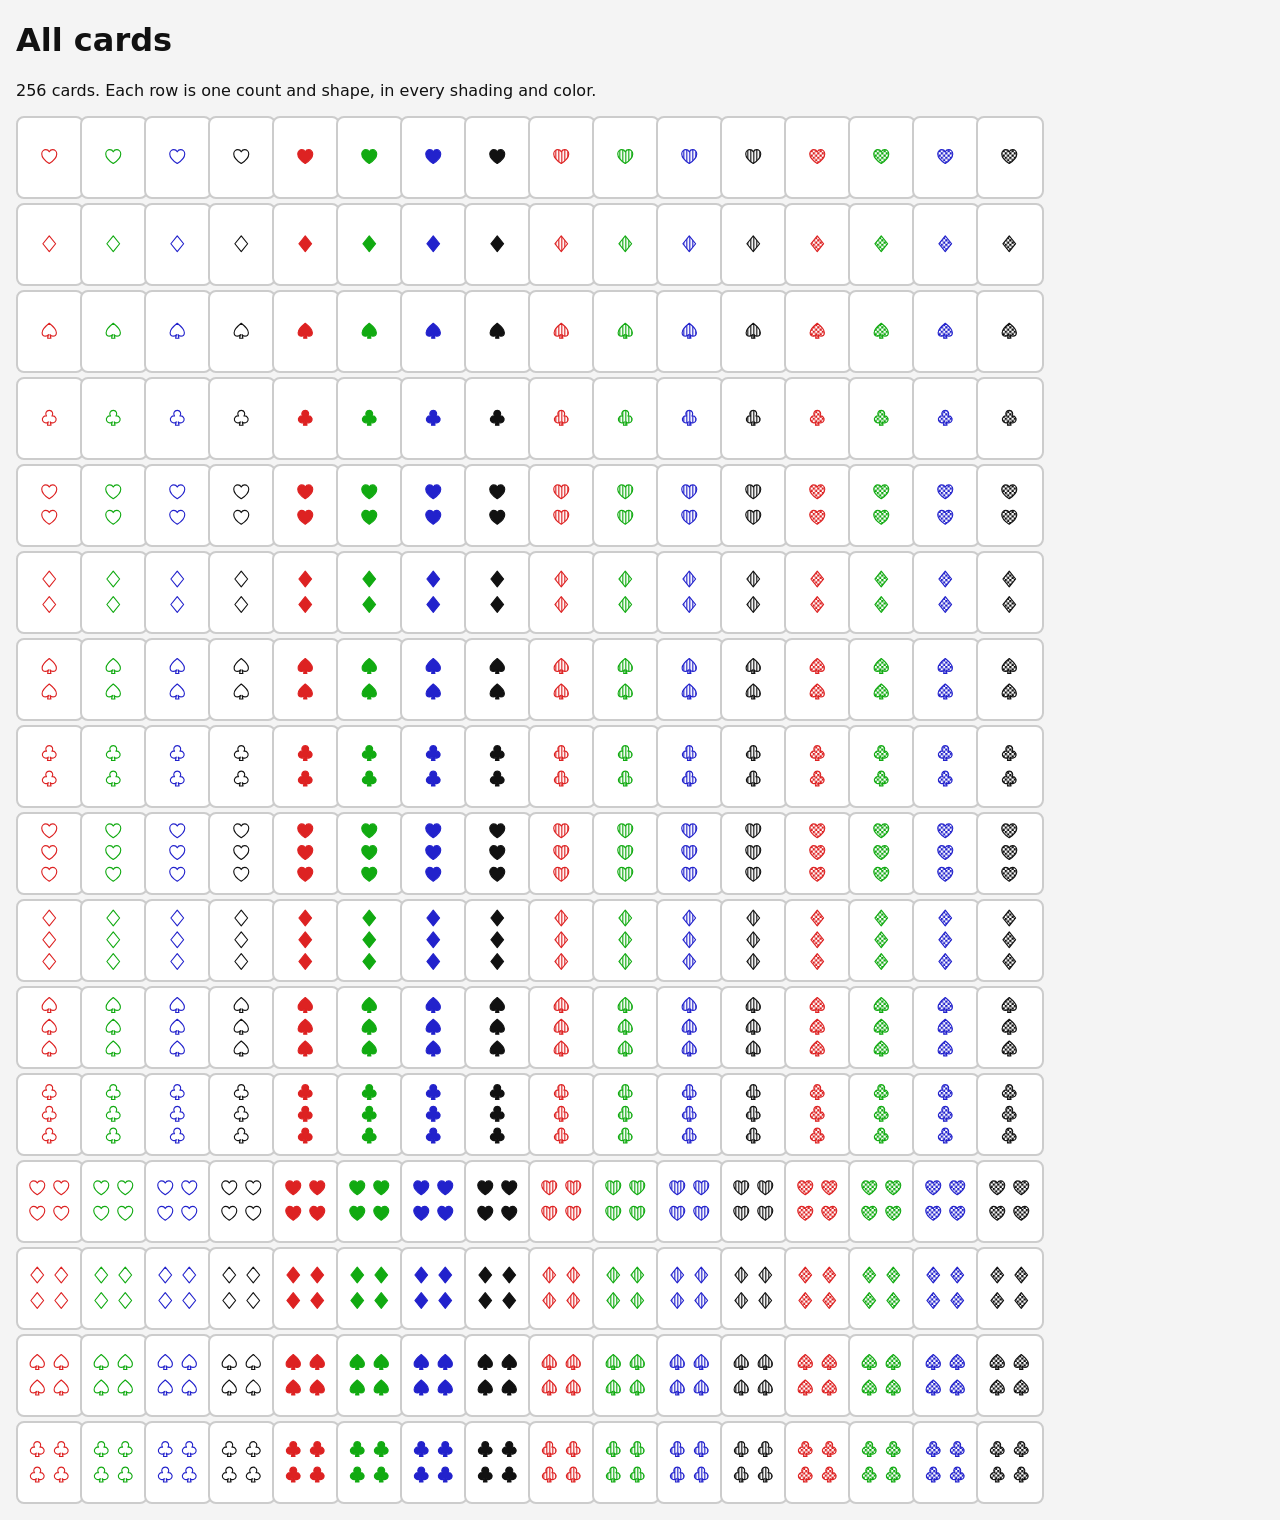
==== gallery.html @ 3dd30a2a "Switch to a 4x4x4x4 deck with 4-card sets Hearts/diamonds/spades/clubs, red/green/blue/black, counts" ====
<!doctype html>
<html lang="en">
<head>
  <meta charset="utf-8">
  <meta name="viewport" content="width=device-width, initial-scale=1">
  <title>Settry cards</title>
  <link rel="stylesheet" href="style.css">
</head>
<body>
  <h1>All cards</h1>
  <p id="info"></p>
  <div id="gallery"></div>
  <script src="data/config.js"></script>
  <script src="js/deck.js"></script>
  <script src="js/cards.js"></script>
  <script>
    const cards = Deck.full();
    document.getElementById("info").textContent = `${cards.length} cards. Each row is one count and shape, in every shading and color.`;
    document.getElementById("gallery").innerHTML = cards
      .map((c) => `<div class="card" title="${c.id}">${cardSvg(c)}</div>`).join("");
  </script>
</body>
</html>
---- style.css ----
body { font-family: system-ui, sans-serif; background: #f4f4f4; color: #111; margin: 16px; }
#board { display: grid; grid-template-columns: repeat(4, 90px); gap: 8px; }
.card { width: 90px; height: 112px; padding: 4px; background: #fff; border: 2px solid #ccc; border-radius: 8px; cursor: pointer; }
.card.sel { border-color: #f90; background: #fff6e5; }
.card svg { width: 100%; height: 100%; }
.actions button { font-size: 16px; margin-right: 8px; padding: 6px 12px; }
#msg { min-height: 1.2em; font-weight: bold; }
#gallery { display: grid; grid-template-columns: repeat(16, 60px); gap: 4px; }
#gallery .card { width: 60px; height: 75px; padding: 2px; cursor: default; }
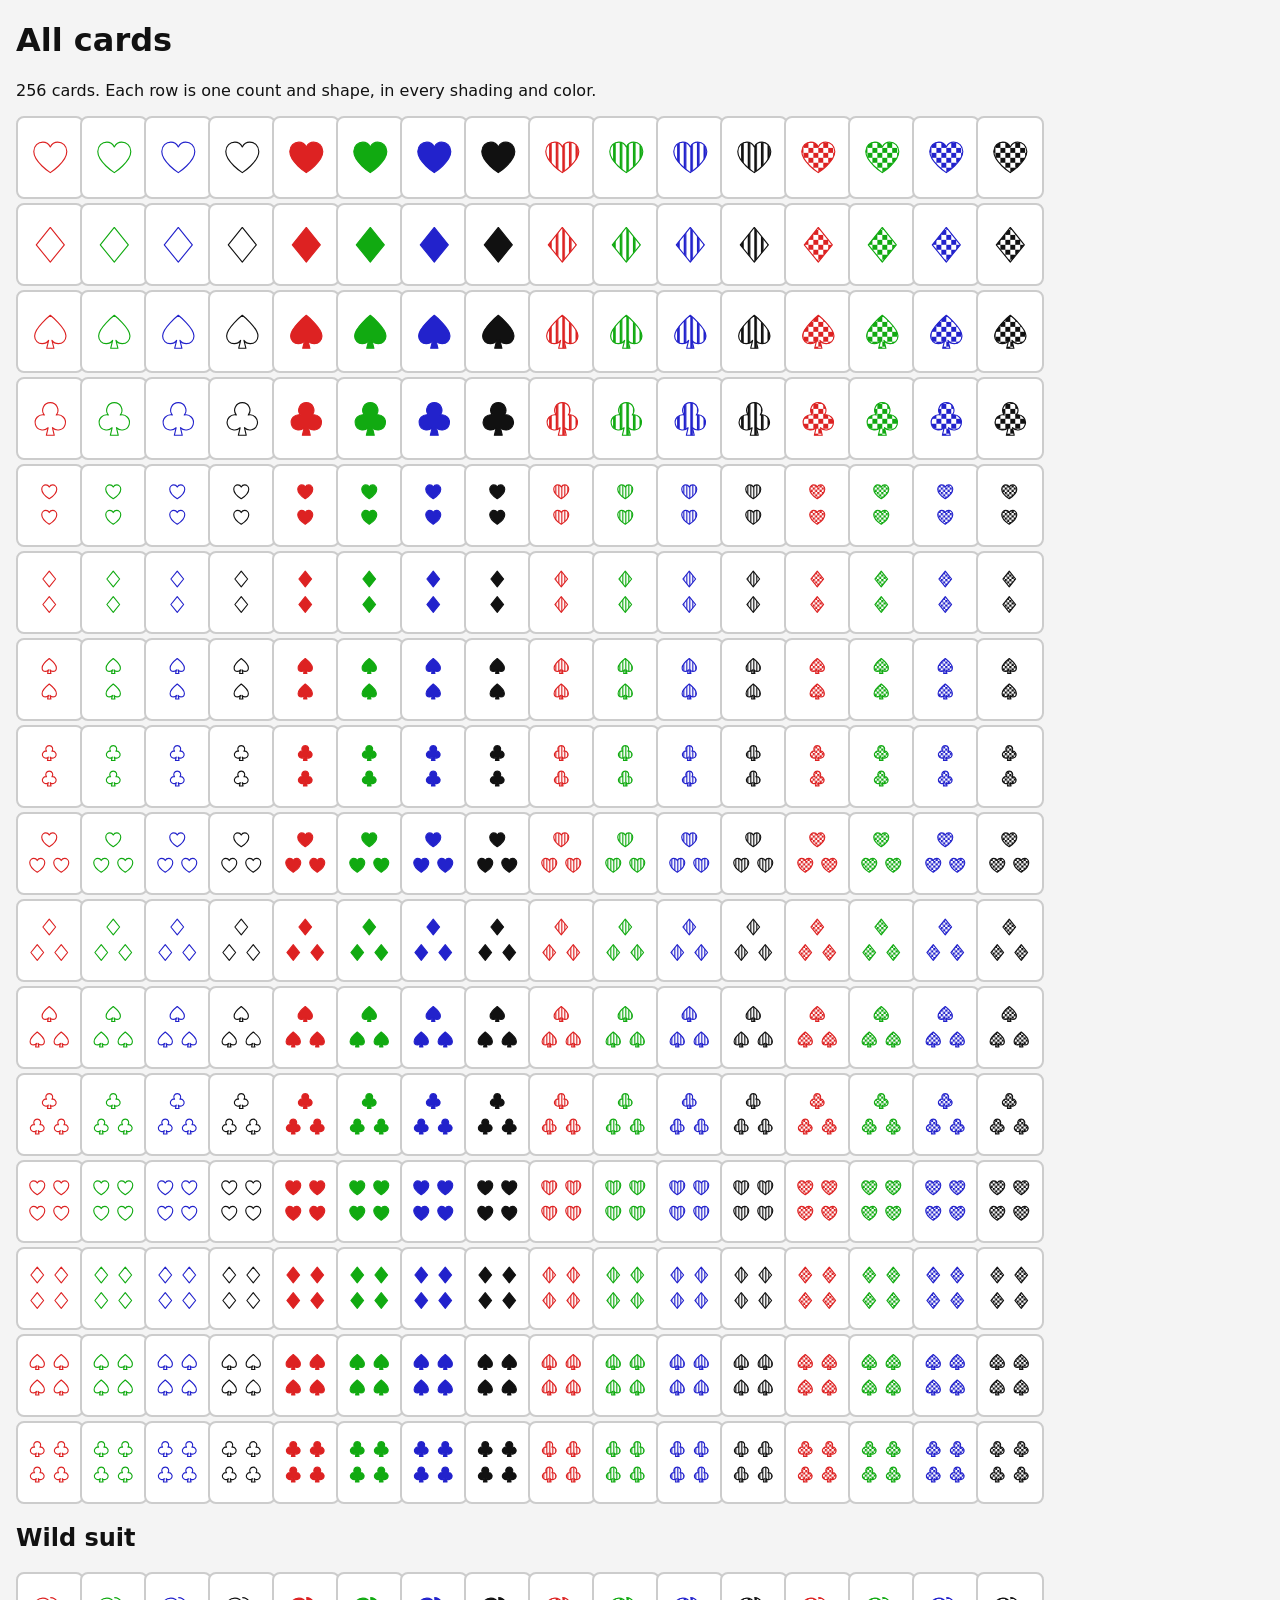
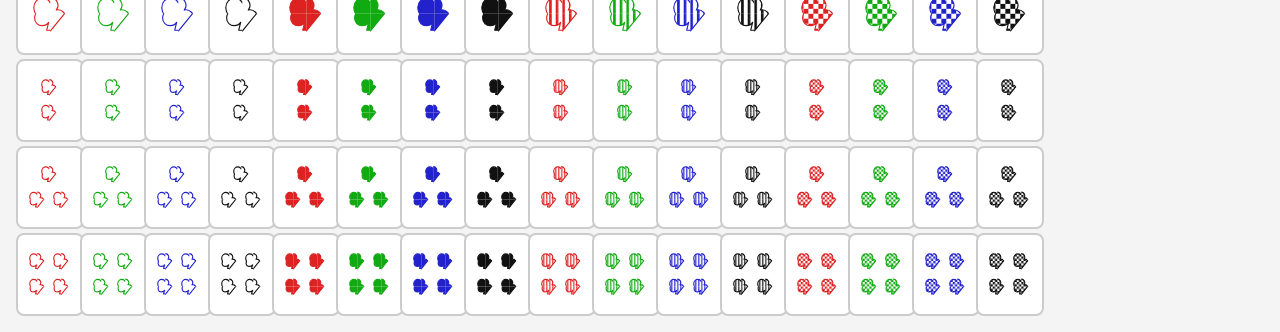
==== commit b7157fe0: "Add wild suit modification and record the run structure Wild suit counts as any shape in a set and i" ====
--- a/gallery.html
+++ b/gallery.html
@@ -9,8 +9,11 @@
 <body>
   <h1>All cards</h1>
   <p id="info"></p>
-  <div id="gallery"></div>
+  <div id="gallery" class="gallery"></div>
+  <h2>Wild suit</h2>
+  <div id="wild" class="gallery"></div>
   <script src="data/config.js"></script>
+  <script src="data/modifiers.js"></script>
   <script src="js/deck.js"></script>
   <script src="js/cards.js"></script>
   <script>
@@ -18,6 +21,11 @@
     document.getElementById("info").textContent = `${cards.length} cards. Each row is one count and shape, in every shading and color.`;
     document.getElementById("gallery").innerHTML = cards
       .map((c) => `<div class="card" title="${c.id}">${cardSvg(c)}</div>`).join("");
+    // One wild suit card per count, shading and color (shape doesn't matter once it's wild).
+    document.getElementById("wild").innerHTML = cards
+      .filter((c) => c.shape === "heart")
+      .map((c) => ({ ...c, mods: ["wildSuit"] }))
+      .map((c) => `<div class="card" title="${c.id} wild suit">${cardSvg(c)}</div>`).join("");
   </script>
 </body>
 </html>
--- a/style.css
+++ b/style.css
@@ -5,5 +5,5 @@
 .card svg { width: 100%; height: 100%; }
 .actions button { font-size: 16px; margin-right: 8px; padding: 6px 12px; }
 #msg { min-height: 1.2em; font-weight: bold; }
-#gallery { display: grid; grid-template-columns: repeat(16, 60px); gap: 4px; }
-#gallery .card { width: 60px; height: 75px; padding: 2px; cursor: default; }
+.gallery { display: grid; grid-template-columns: repeat(16, 60px); gap: 4px; }
+.gallery .card { width: 60px; height: 75px; padding: 2px; cursor: default; }
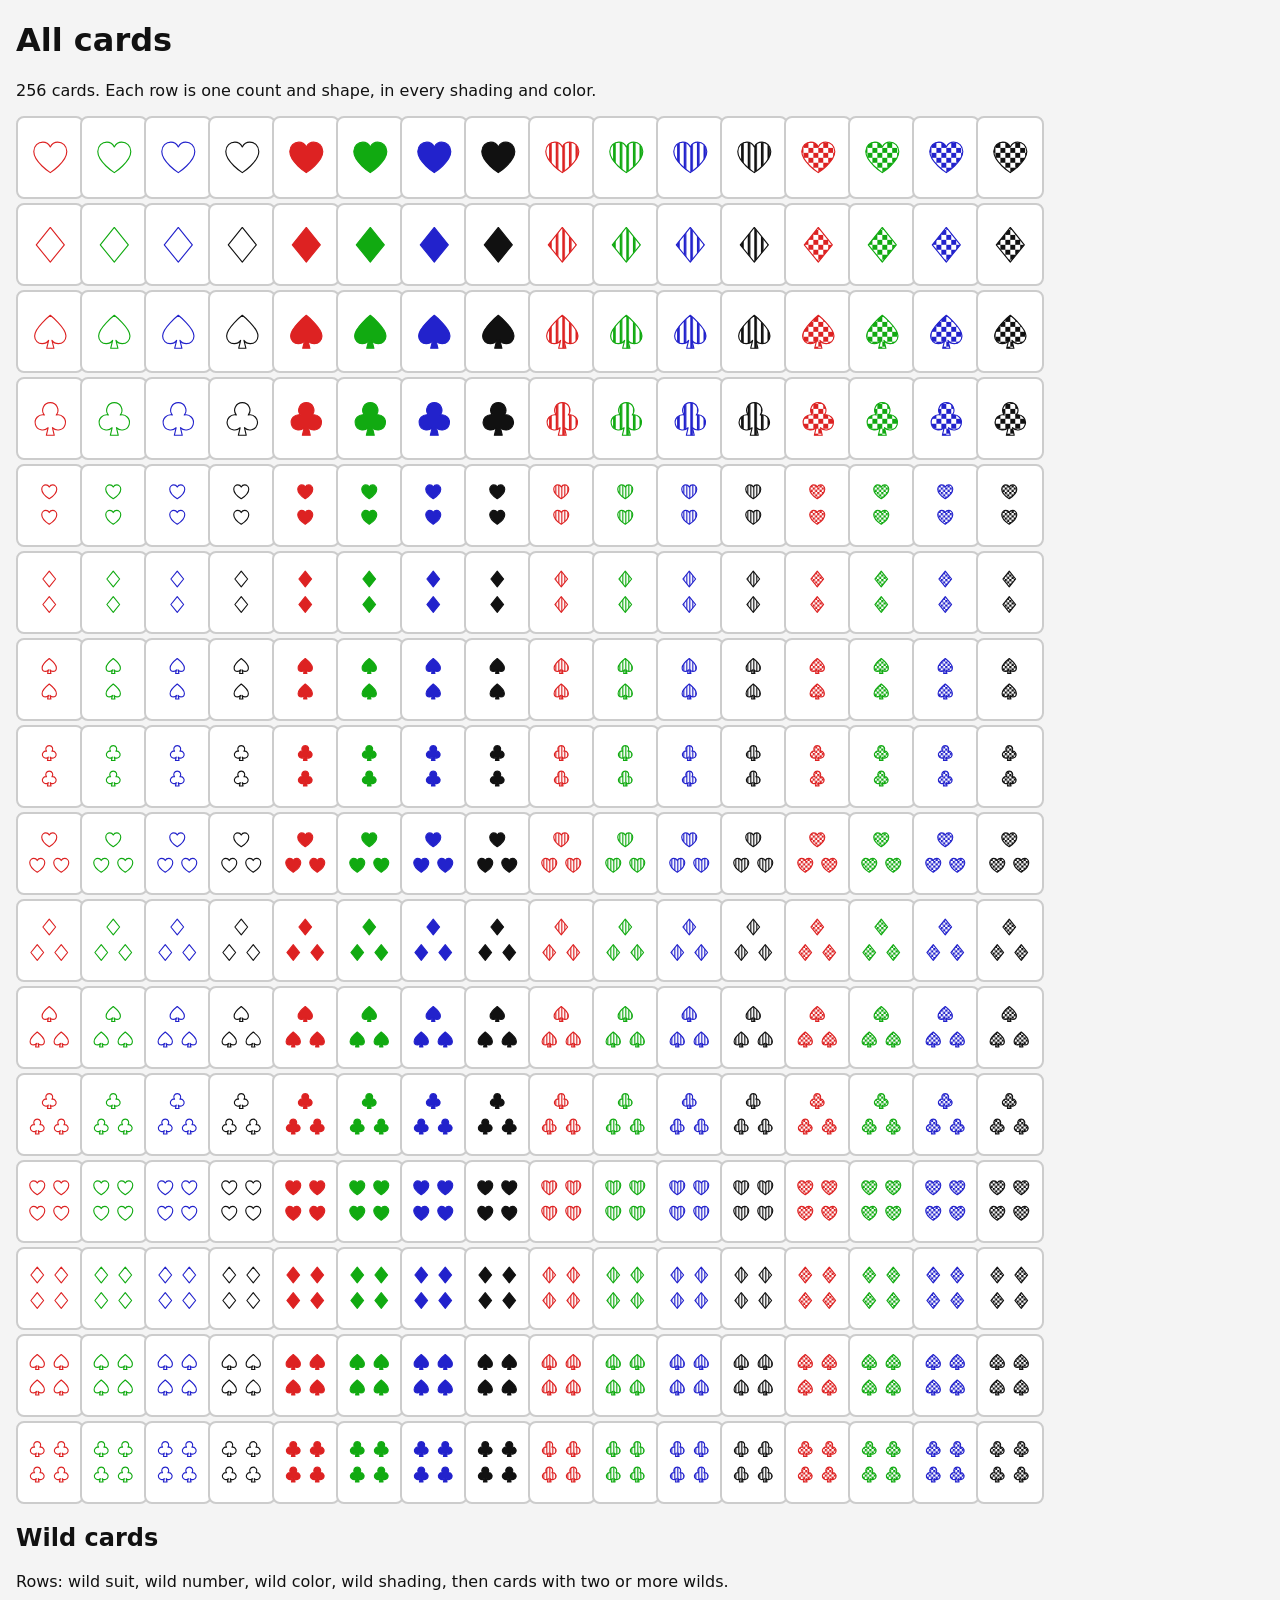
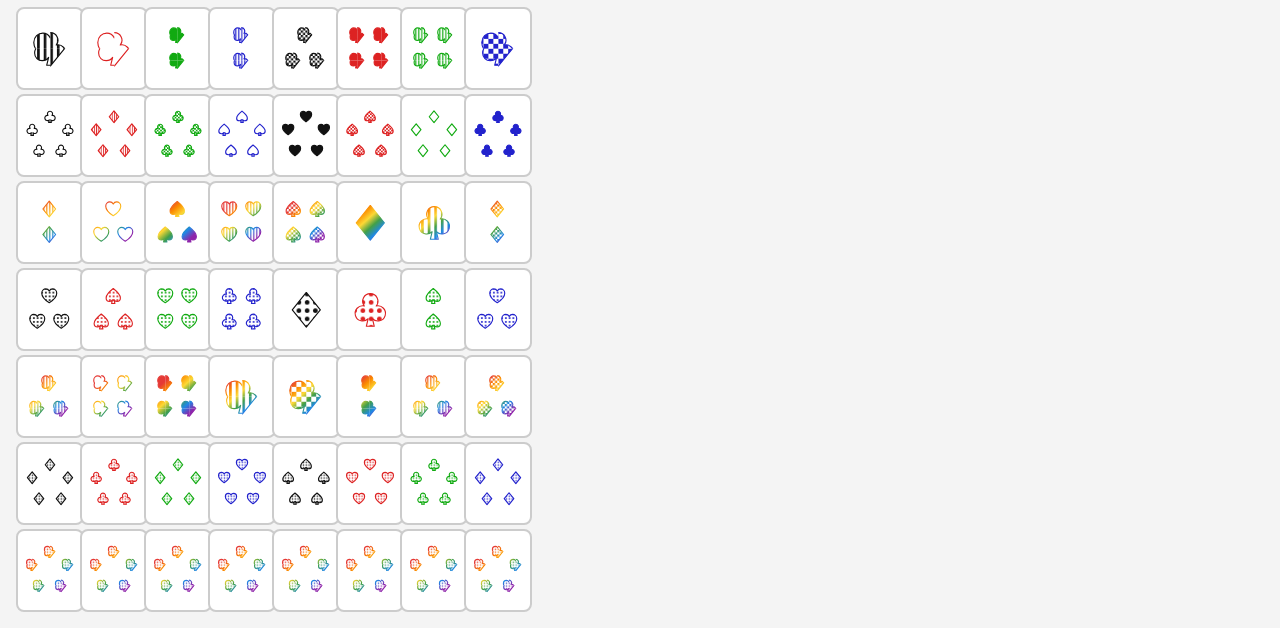
==== commit 5626d59b: "Add wild number, wild color and wild shading Wild number shows 5 symbols in a circle, wild color a d" ====
--- a/gallery.html
+++ b/gallery.html
@@ -10,7 +10,8 @@
   <h1>All cards</h1>
   <p id="info"></p>
   <div id="gallery" class="gallery"></div>
-  <h2>Wild suit</h2>
+  <h2>Wild cards</h2>
+  <p>Rows: wild suit, wild number, wild color, wild shading, then cards with two or more wilds.</p>
   <div id="wild" class="gallery"></div>
   <script src="data/config.js"></script>
   <script src="data/modifiers.js"></script>
@@ -21,11 +22,13 @@
     document.getElementById("info").textContent = `${cards.length} cards. Each row is one count and shape, in every shading and color.`;
     document.getElementById("gallery").innerHTML = cards
       .map((c) => `<div class="card" title="${c.id}">${cardSvg(c)}</div>`).join("");
-    // One wild suit card per count, shading and color (shape doesn't matter once it's wild).
-    document.getElementById("wild").innerHTML = cards
-      .filter((c) => c.shape === "heart")
-      .map((c) => ({ ...c, mods: ["wildSuit"] }))
-      .map((c) => `<div class="card" title="${c.id} wild suit">${cardSvg(c)}</div>`).join("");
+    // A sample of each wild modification on assorted cards.
+    const sample = (i) => cards[(i * 37 + 11) % cards.length];
+    const rows = [["wildSuit"], ["wildCount"], ["wildColor"], ["wildShading"],
+      ["wildSuit", "wildColor"], ["wildCount", "wildShading"], ["wildSuit", "wildCount", "wildColor", "wildShading"]];
+    document.getElementById("wild").innerHTML = rows.flatMap((mods, r) =>
+      Array.from({ length: 8 }, (_, i) => ({ ...sample(r * 8 + i), mods })))
+      .map((c) => `<div class="card" title="${c.id} ${c.mods.join(" ")}">${cardSvg(c)}</div>`).join("");
   </script>
 </body>
 </html>
--- a/style.css
+++ b/style.css
@@ -7,3 +7,4 @@
 #msg { min-height: 1.2em; font-weight: bold; }
 .gallery { display: grid; grid-template-columns: repeat(16, 60px); gap: 4px; }
 .gallery .card { width: 60px; height: 75px; padding: 2px; cursor: default; }
+#wild { grid-template-columns: repeat(8, 60px); }
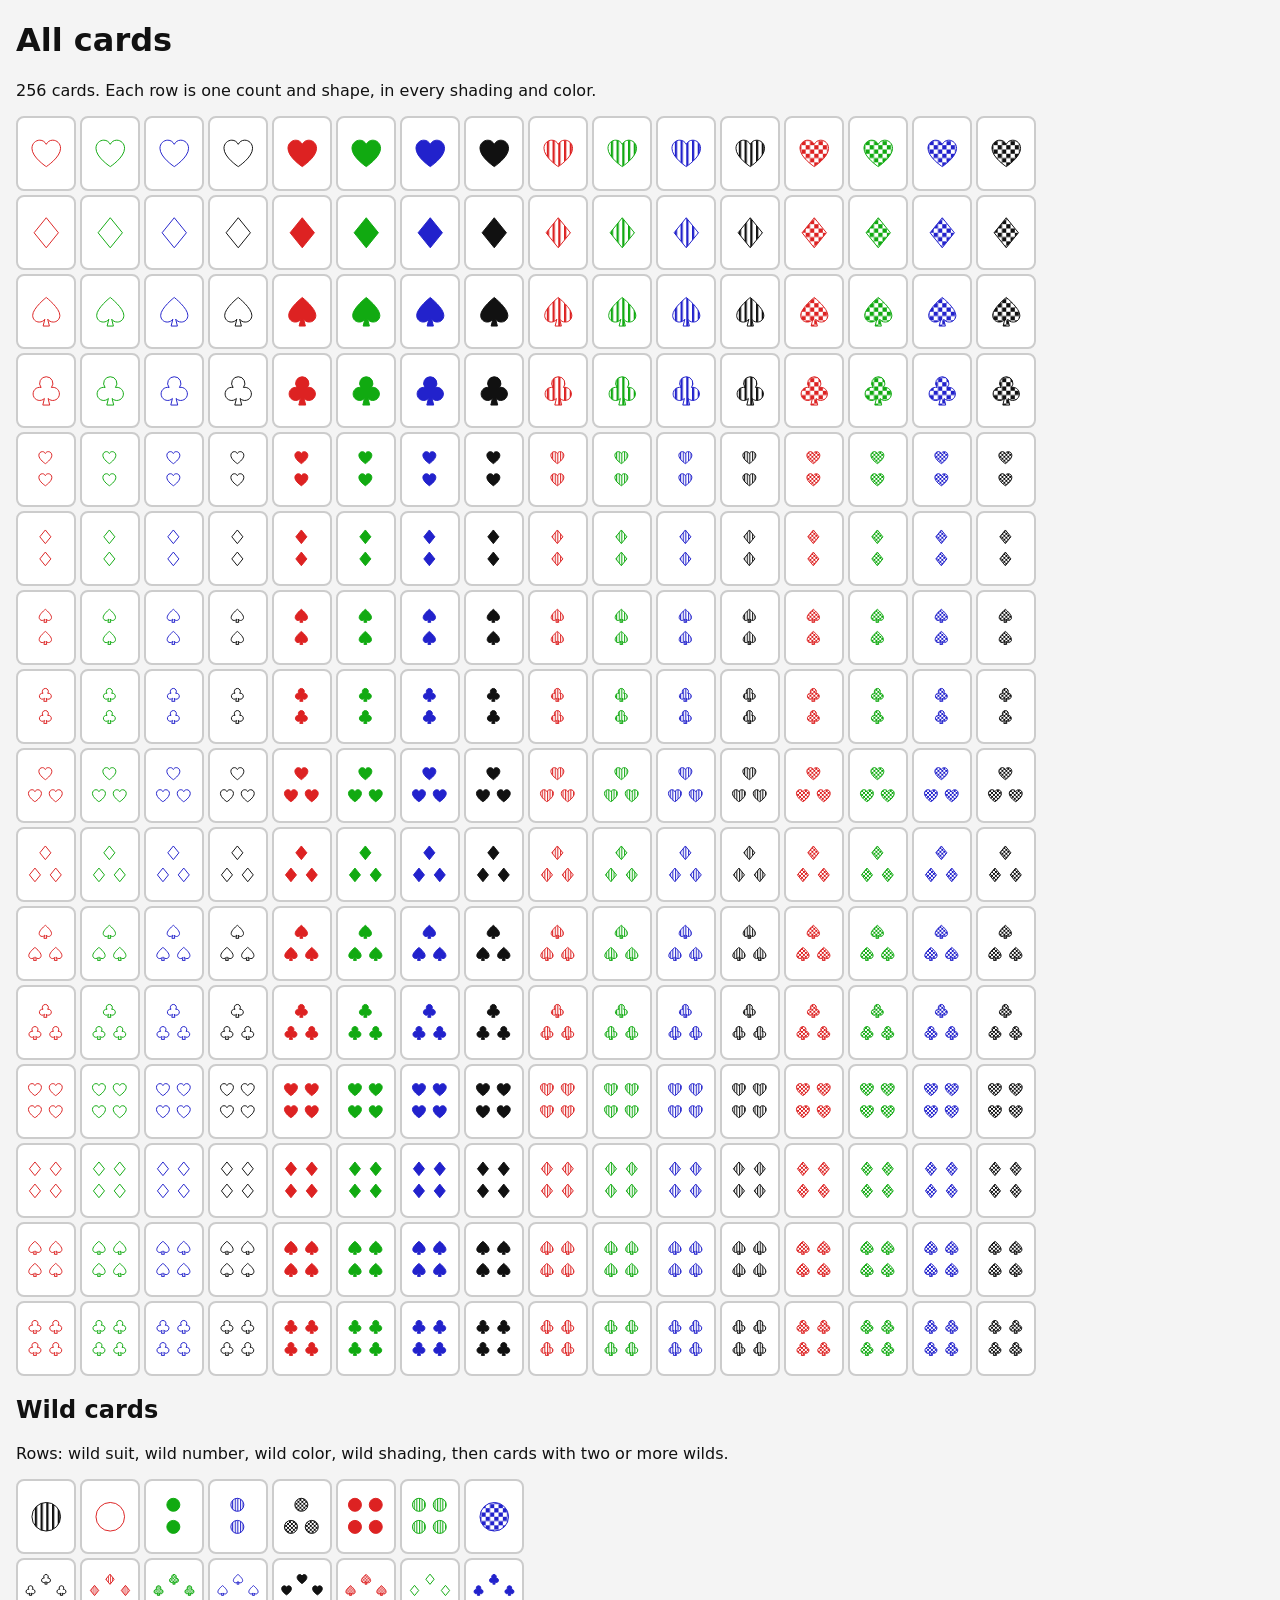
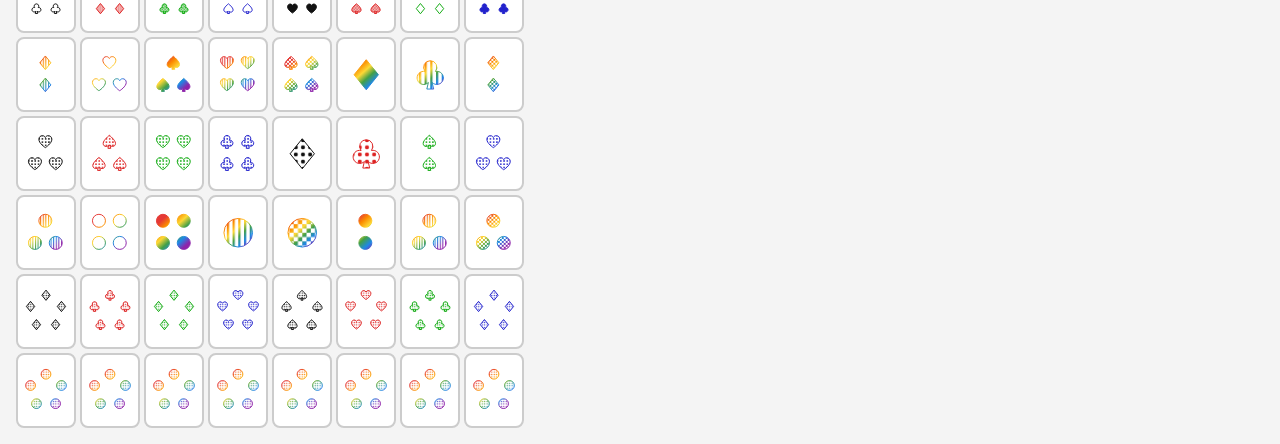
==== commit eab8b559: "Start menu with color decks and seeds, 4x4 board, hand box, deck viewer - Red/blue/green/black start" ====
--- a/gallery.html
+++ b/gallery.html
@@ -15,6 +15,7 @@
   <div id="wild" class="gallery"></div>
   <script src="data/config.js"></script>
   <script src="data/modifiers.js"></script>
+  <script src="js/rng.js"></script>
   <script src="js/deck.js"></script>
   <script src="js/cards.js"></script>
   <script>
--- a/style.css
+++ b/style.css
@@ -1,10 +1,41 @@
 body { font-family: system-ui, sans-serif; background: #f4f4f4; color: #111; margin: 16px; }
+button { font-size: 15px; padding: 6px 12px; cursor: pointer; }
+button:disabled { cursor: default; }
+.card { width: 90px; height: 112px; padding: 4px; background: #fff; border: 2px solid #ccc; border-radius: 8px; box-sizing: border-box; }
+button.card { cursor: pointer; }
+.card.sel { border-color: #f90; background: #fff6e5; }
+.card.empty { background: transparent; border-style: dashed; }
+.card.used { opacity: 0.25; }
+.card svg { width: 100%; height: 100%; display: block; }
+
+/* Start menu */
+#menu { max-width: 520px; text-align: center; }
+.picker { display: flex; align-items: center; justify-content: space-between; gap: 12px; }
+.picker > button { font-size: 24px; }
+.sample { display: flex; gap: 6px; justify-content: center; }
+.seed { display: block; margin: 20px 0; }
+.seed input { font: inherit; padding: 4px 8px; text-transform: uppercase; }
+.big { font-size: 20px; padding: 10px 28px; }
+
+/* Round */
+.table { display: flex; gap: 24px; align-items: flex-start; flex-wrap: wrap; }
 #board { display: grid; grid-template-columns: repeat(4, 90px); gap: 8px; }
-.card { width: 90px; height: 112px; padding: 4px; background: #fff; border: 2px solid #ccc; border-radius: 8px; cursor: pointer; }
-.card.sel { border-color: #f90; background: #fff6e5; }
-.card svg { width: 100%; height: 100%; }
-.actions button { font-size: 16px; margin-right: 8px; padding: 6px 12px; }
+aside { width: 260px; }
+#hand-box { border: 2px solid #333; border-radius: 8px; padding: 12px; background: #fff; text-align: center; }
+.hand-name { font-size: 20px; font-weight: bold; }
+.hand-score { font-size: 18px; margin-top: 6px; }
+.pts { color: #1565c0; font-weight: bold; }
+.mult { color: #c62828; font-weight: bold; }
+.muted { color: #888; }
 #msg { min-height: 1.2em; font-weight: bold; }
-.gallery { display: grid; grid-template-columns: repeat(16, 60px); gap: 4px; }
-.gallery .card { width: 60px; height: 75px; padding: 2px; cursor: default; }
+.actions { display: grid; grid-template-columns: 1fr 1fr; gap: 8px; }
+
+/* Deck viewer and gallery */
+dialog { max-width: 90vw; }
+.dialog-head { display: flex; gap: 12px; align-items: center; justify-content: space-between; flex-wrap: wrap; }
+[data-sort].on { background: #333; color: #fff; }
+.hint { color: #666; font-size: 14px; }
+.gallery { display: grid; grid-template-columns: repeat(auto-fill, 60px); gap: 4px; }
+.gallery .card { width: 60px; height: 75px; padding: 2px; }
+#gallery { grid-template-columns: repeat(16, 60px); }
 #wild { grid-template-columns: repeat(8, 60px); }
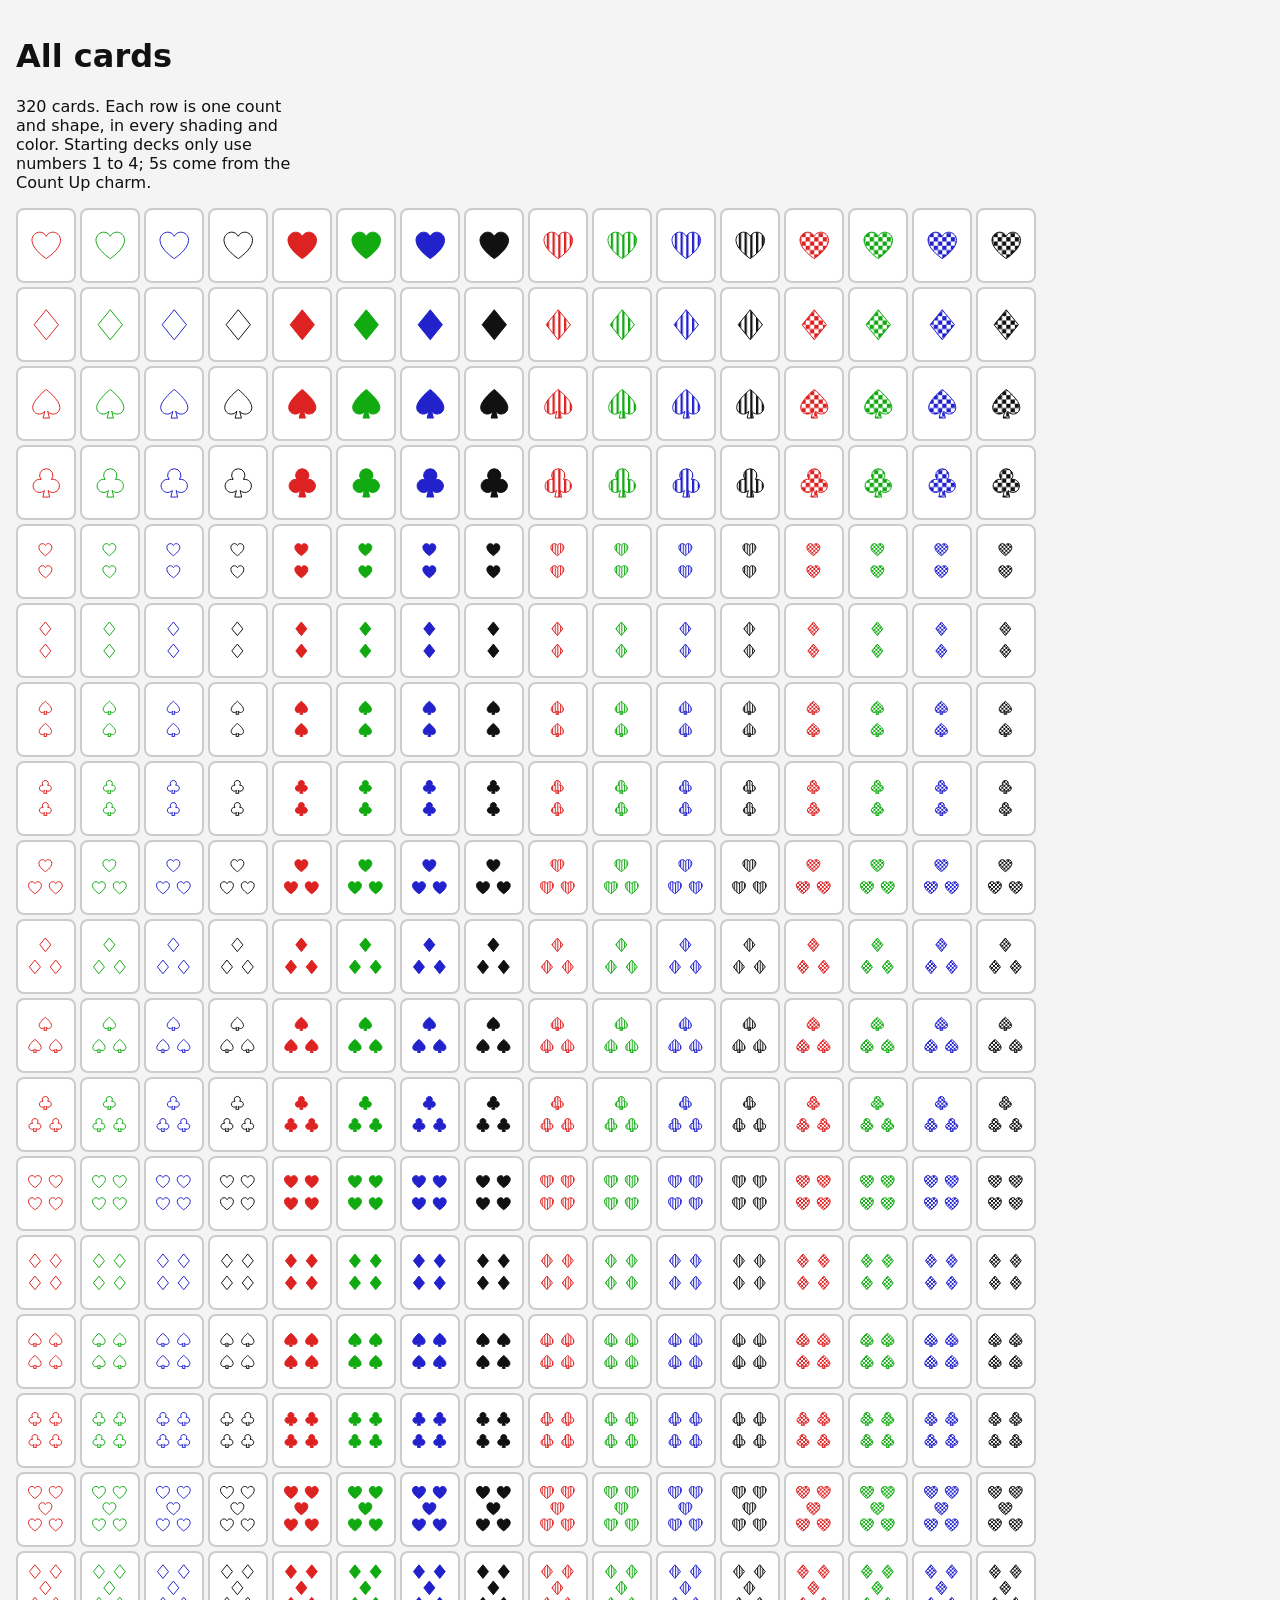
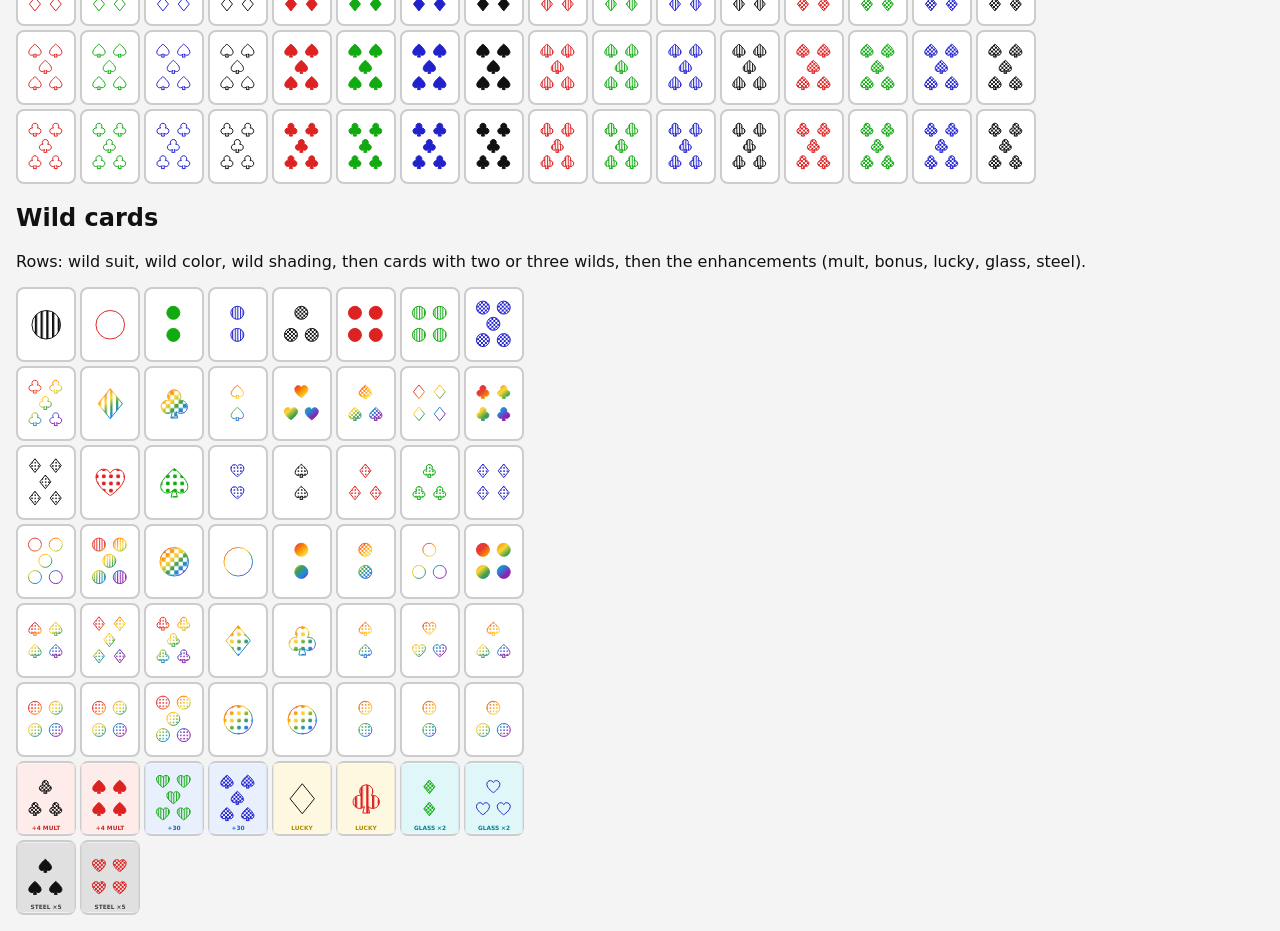
==== commit 418dc7cd: "Add charms (consumables), card enhancements, numbers 1-5 and a 12-card board Charms work like Balatr" ====
--- a/gallery.html
+++ b/gallery.html
@@ -11,7 +11,7 @@
   <p id="info"></p>
   <div id="gallery" class="gallery"></div>
   <h2>Wild cards</h2>
-  <p>Rows: wild suit, wild number, wild color, wild shading, then cards with two or more wilds.</p>
+  <p>Rows: wild suit, wild color, wild shading, then cards with two or three wilds, then the enhancements (mult, bonus, lucky, glass, steel).</p>
   <div id="wild" class="gallery"></div>
   <script src="data/config.js"></script>
   <script src="data/modifiers.js"></script>
@@ -20,16 +20,18 @@
   <script src="js/cards.js"></script>
   <script>
     const cards = Deck.full();
-    document.getElementById("info").textContent = `${cards.length} cards. Each row is one count and shape, in every shading and color.`;
+    document.getElementById("info").textContent = `${cards.length} cards. Each row is one count and shape, in every shading and color. Starting decks only use numbers 1 to 4; 5s come from the Count Up charm.`;
     document.getElementById("gallery").innerHTML = cards
       .map((c) => `<div class="card" title="${c.id}">${cardSvg(c)}</div>`).join("");
     // A sample of each wild modification on assorted cards.
     const sample = (i) => cards[(i * 37 + 11) % cards.length];
-    const rows = [["wildSuit"], ["wildCount"], ["wildColor"], ["wildShading"],
-      ["wildSuit", "wildColor"], ["wildCount", "wildShading"], ["wildSuit", "wildCount", "wildColor", "wildShading"]];
-    document.getElementById("wild").innerHTML = rows.flatMap((mods, r) =>
-      Array.from({ length: 8 }, (_, i) => ({ ...sample(r * 8 + i), mods })))
-      .map((c) => `<div class="card" title="${c.id} ${c.mods.join(" ")}">${cardSvg(c)}</div>`).join("");
+    const rows = [["wildSuit"], ["wildColor"], ["wildShading"],
+      ["wildSuit", "wildColor"], ["wildColor", "wildShading"], ["wildSuit", "wildColor", "wildShading"]];
+    const enhs = Object.keys(window.SETTRY_ENHANCEMENTS);
+    const wilds = rows.flatMap((mods, r) => Array.from({ length: 8 }, (_, i) => ({ ...sample(r * 8 + i), mods })));
+    const enhanced = enhs.flatMap((enh, r) => [0, 1].map((i) => ({ ...sample(100 + r * 2 + i), mods: [], enh })));
+    document.getElementById("wild").innerHTML = [...wilds, ...enhanced]
+      .map((c) => `<div class="card" title="${c.id} ${c.mods.join(" ")} ${c.enh || ""}">${cardSvg(c)}</div>`).join("");
   </script>
 </body>
 </html>
--- a/style.css
+++ b/style.css
@@ -1,7 +1,11 @@
-body { font-family: system-ui, sans-serif; background: #f4f4f4; color: #111; margin: 16px; }
+/* One plain light look on purpose (theme comes later). */
+[hidden] { display: none !important; }
+:root { color-scheme: light; }
+body { font-family: system-ui, sans-serif; background: #f4f4f4; color: #111; margin: 0;
+  padding-block: 16px; padding-left: max(16px, env(safe-area-inset-left, 0px)); padding-right: max(16px, env(safe-area-inset-right, 0px)); }
 button { font-size: 15px; padding: 6px 12px; cursor: pointer; }
 button:disabled { cursor: default; }
-.card { width: 90px; height: 112px; padding: 4px; background: #fff; border: 2px solid #ccc; border-radius: 8px; box-sizing: border-box; }
+.card { width: 90px; height: 112px; max-width: 100%; padding: 4px; background: #fff; border: 2px solid #ccc; border-radius: 8px; box-sizing: border-box; }
 button.card { cursor: pointer; }
 .card.sel { border-color: #f90; background: #fff6e5; }
 .card.empty { background: transparent; border-style: dashed; }
@@ -12,15 +16,28 @@
 #menu { max-width: 520px; text-align: center; }
 .picker { display: flex; align-items: center; justify-content: space-between; gap: 12px; }
 .picker > button { font-size: 24px; }
+#deck-choice { min-width: 0; flex: 1; }
 .sample { display: flex; gap: 6px; justify-content: center; }
+.sample .card { width: 22%; height: auto; aspect-ratio: 90 / 112; }
 .seed { display: block; margin: 20px 0; }
 .seed input { font: inherit; padding: 4px 8px; text-transform: uppercase; }
 .big { font-size: 20px; padding: 10px 28px; }
 
 /* Round */
 .table { display: flex; gap: 24px; align-items: flex-start; flex-wrap: wrap; }
-#board { display: grid; grid-template-columns: repeat(4, 90px); gap: 8px; }
-aside { width: 260px; }
+#board { display: grid; grid-template-columns: repeat(4, minmax(0, 90px)); gap: 8px; }
+#board .card, #picked .card { width: 100%; height: auto; aspect-ratio: 90 / 112; }
+.play-area { display: grid; gap: 12px; width: min(384px, 100%); }
+#picked { display: grid; grid-template-columns: repeat(5, minmax(0, 1fr)); gap: 6px; padding-bottom: 12px; border-bottom: 2px solid #ccc; }
+#picked .card { position: relative; border-color: #f90; }
+#picked .card.empty { border-color: #ccc; }
+#picked .add { position: absolute; top: 2px; right: 2px; left: 2px; text-align: right; font-size: 11px; line-height: 1.1; background: rgba(255,255,255,.85); font-weight: bold; color: #1565c0; opacity: 0; }
+#picked .card.scoring { background: #e3f0ff; border-color: #1565c0; transform: translateY(-4px); transition: transform .15s; }
+#picked .card.scoring .add { opacity: 1; }
+#board .card.picked { opacity: 0.3; }
+.hand-steps { color: #1565c0; font-size: 14px; margin-top: 4px; }
+aside { width: 440px; max-width: 100%; }
+#hand-box, .actions, #info { max-width: 280px; }
 #hand-box { border: 2px solid #333; border-radius: 8px; padding: 12px; background: #fff; text-align: center; }
 .hand-name { font-size: 20px; font-weight: bold; }
 .hand-score { font-size: 18px; margin-top: 6px; }
@@ -39,3 +56,57 @@
 .gallery .card { width: 60px; height: 75px; padding: 2px; }
 #gallery { grid-template-columns: repeat(16, 60px); }
 #wild { grid-template-columns: repeat(8, 60px); }
+
+/* Jokers: art on the top half, name in the middle, text at the bottom */
+.joker-row { display: flex; flex-wrap: wrap; gap: 8px; justify-content: center; }
+.joker { position: relative; width: 120px; min-height: 170px; display: grid; grid-template-rows: 80px auto 1fr; border: 3px solid var(--rarity); border-radius: 10px; background: #fff; overflow: hidden; cursor: default; text-align: center; box-sizing: border-box; }
+.joker-art { display: grid; place-items: center; background: var(--rarity); color: #fff; font-size: 34px; font-weight: bold; }
+.joker-name { font-weight: bold; font-size: 13px; padding: 4px 4px 2px; }
+.joker-text { align-self: start; font-size: 11px; line-height: 1.25; margin: 0 6px 6px; padding: 4px; border: 1px solid #ddd; border-radius: 6px; background: #fafafa; }
+#joker-pick .joker { cursor: pointer; opacity: 0.55; }
+#joker-pick .joker.on { opacity: 1; box-shadow: 0 0 0 3px #f90; }
+.joker .order { position: absolute; top: 4px; left: 6px; color: #fff; font-size: 14px; }
+.joker-row.small { justify-content: flex-start; margin-bottom: 10px; }
+.joker-row.small .joker { width: 82px; min-height: 118px; grid-template-rows: 46px auto 1fr; }
+.joker-row.small .joker-art { font-size: 22px; }
+.joker-row.small .joker-name { font-size: 11px; }
+.joker-row.small .joker-text { font-size: 9px; margin: 0 3px 3px; padding: 2px; }
+.joker.scoring { box-shadow: 0 0 0 3px #c62828; transform: translateY(-4px); }
+.joker.scoring::after { content: attr(data-label); position: absolute; top: 4px; right: 4px; background: #c62828; color: #fff; font-size: 11px; font-weight: bold; padding: 1px 4px; border-radius: 4px; }
+.joker-steps { color: #c62828; font-size: 13px; margin-top: 4px; }
+.joker-unlock { font-size: 10px; color: #6a1b9a; font-style: italic; margin: 0 6px 6px; }
+
+/* Run screens */
+#status { margin-bottom: 10px; font-size: 16px; }
+.panel { max-width: 640px; }
+.offers { display: flex; flex-wrap: wrap; gap: 16px; margin: 12px 0; }
+.offer { display: grid; gap: 6px; justify-items: center; }
+.offer small { color: #666; }
+.sold { opacity: 0.35; }
+.pack { width: 120px; height: 170px; box-sizing: border-box; border-radius: 10px; padding: 10px; display: grid; align-content: center; gap: 8px; text-align: center; color: #fff; font-size: 13px; }
+.pack.pack-card { background: #455a64; }
+.pack.pack-joker { background: #8d6e00; }
+.line { display: flex; justify-content: space-between; max-width: 360px; padding: 4px 0; border-bottom: 1px solid #ddd; }
+.line.total { font-size: 18px; border-bottom: none; }
+.held { display: grid; gap: 4px; justify-items: center; }
+.held .sell { font-size: 12px; padding: 2px 8px; }
+
+/* Charms (consumables) */
+.held-row { display: flex; flex-wrap: wrap; gap: 16px; align-items: flex-start; justify-content: space-between; margin-bottom: 10px; }
+.held-row .joker-row.small { margin-bottom: 0; }
+.charm-row { display: flex; gap: 8px; align-items: flex-start; }
+.charm { width: 82px; min-height: 118px; box-sizing: border-box; border: 3px solid #6a1b9a; border-radius: 10px; background: #fff; text-align: center; display: grid; grid-template-rows: 40px auto 1fr; overflow: hidden; }
+.charm.empty { border-style: dashed; border-color: #bbb; color: #999; font-size: 11px; display: grid; place-items: center; }
+.charm-art { display: grid; place-items: center; background: #6a1b9a; color: #fff; font-size: 20px; font-weight: bold; }
+.charm-name { font-weight: bold; font-size: 11px; padding: 3px 2px 1px; }
+.charm-text { font-size: 9px; line-height: 1.2; margin: 0 3px 3px; padding: 2px; border: 1px solid #ddd; border-radius: 6px; background: #fafafa; }
+.offer .charm { width: 120px; min-height: 170px; grid-template-rows: 70px auto 1fr; }
+.offer .charm-art { font-size: 32px; }
+.offer .charm-name { font-size: 13px; }
+.offer .charm-text { font-size: 11px; }
+.held .use { font-size: 12px; padding: 2px 6px; max-width: 82px; }
+.pack.pack-charm { background: #6a1b9a; }
+.card-steps { color: #6a1b9a; font-size: 13px; margin-top: 4px; }
+#board .card { position: relative; }
+#board .card.held-scoring { box-shadow: 0 0 0 3px #424242; }
+#board .card.held-scoring::after { content: attr(data-label); position: absolute; top: 2px; right: 2px; background: #424242; color: #fff; font-size: 11px; font-weight: bold; padding: 1px 4px; border-radius: 4px; }
